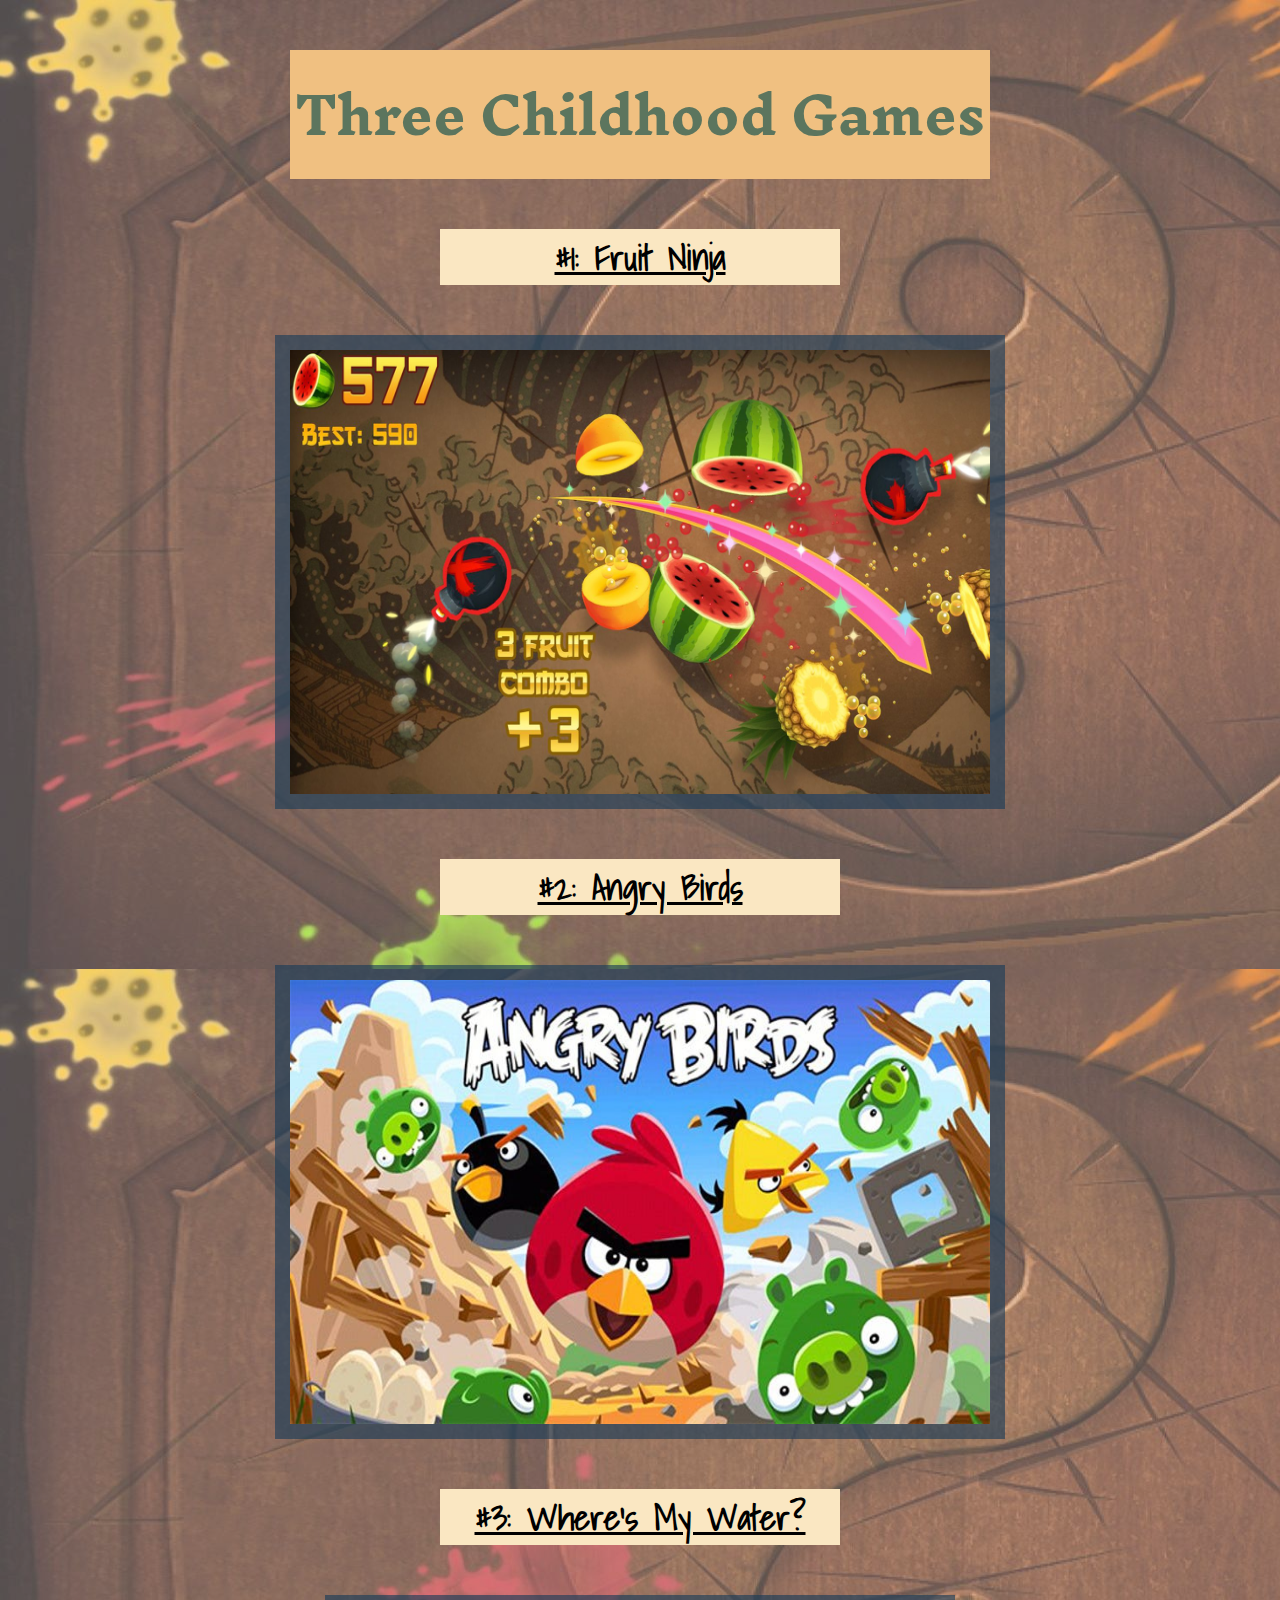
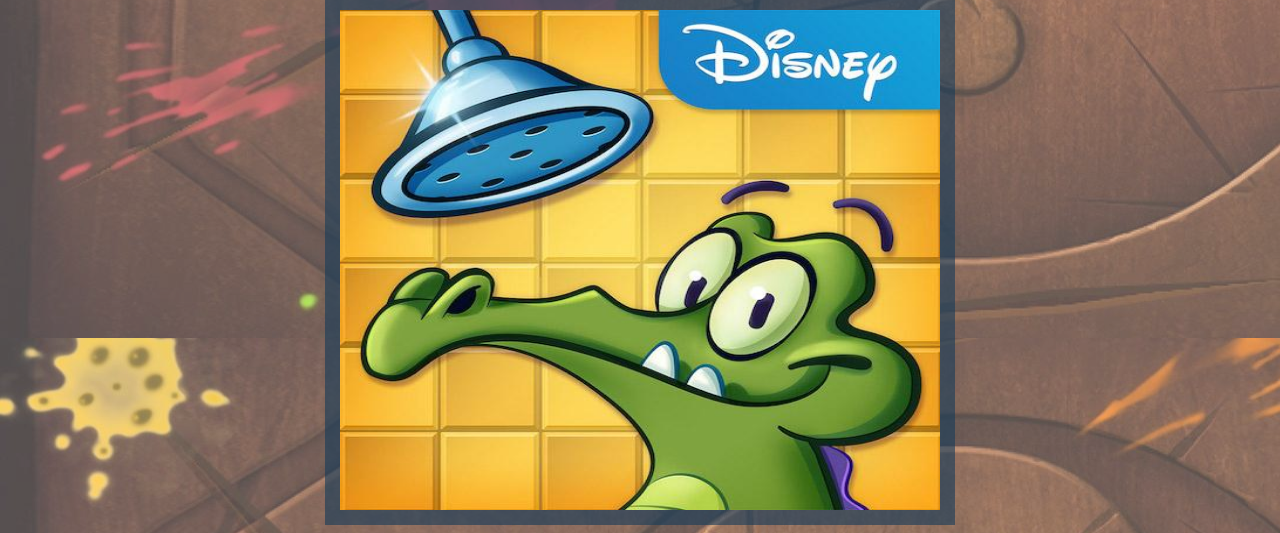
==== index.html @ c9295c15 "Rename HTML.html to index.html" ====
<!DOCTYPE html>
<html>
  <head>
    <meta charset="UTF-8" />
    <meta http-equiv="X-UA-Compatible" content="IE=edge" />
    <meta name="viewport" content="width=device-width, initial-scale=1" />
    <link rel="stylesheet" href="style.css" />
    <link rel="preconnect" href="https://fonts.googleapis.com">
    <link rel="preconnect" href="https://fonts.gstatic.com" crossorigin>
    <link href="https://fonts.googleapis.com/css2?family=Inknut+Antiqua:wght@500&family=Shadows+Into+Light&display=swap" rel="stylesheet"> 
    <title>Blogpost</title>
  </head>
  <body>
    <h1 class="q" id="title">Three Childhood Games</class=></h1>
    <h2 class="w"><a class="link"href="https://www.halfbrick.com/games/fruit-ninja">#1: Fruit Ninja</a></class=></h2>
    <img
      class="images"
      src="images/fruit-ninja.jpg"
      alt="Fruit Ninja"
      width="700"
      height="444"
    />
    <h2 class="w"><a class="link"href="https://www.angrybirds.com/">#2: Angry Birds</a></class=></h2>
    <img
      class="images"
      src="images/angry birds.jpeg"
      alt="Angry birds"
      width="700"
      height="444"
    />
    <h2 class="w"><a class="link"href="https://wheresmywater.fandom.com/wiki/Where%27s_My_Water%3F_Free">#3: Where's My Water?</a></class=></h2>
    <img
      class="images"
      src="images/wheres my water.jpg"
      alt="Wheres my Water?"
      width="600"
      height="500"
    />
  </body>
</html>
---- style.css ----
body {
  background-color: rgb(240, 202, 153);
  fontsize: 25px;
  background-image: linear-gradient(
      rgba(255, 255, 255, 0.3),
      rgba(255, 255, 255, 0.3)
    ),
    url(./images/bg.jpg);
  background-repeat: repeat;
  background-size: 1920px 969px;
  text-align: center;
}
#title {
  margin: 0 auto;
  margin-top: 50px;
  font-size: 50px;
  font-family: "Inknut Antiqua", serif;
}
h2 {
  text-align: center;
  font-size: 35px;
  margin: 0 auto;
  margin-top: 50px;
  margin-bottom: 50px;
  font-family: "Shadows Into Light", cursive;
  font-style: bold;
}
.images {
  display: block;
  margin-left: auto;
  margin-right: auto;
  border: 15px solid rgba(23, 58, 87, 0.616);
}
.q {
  background-color: rgb(240, 192, 129);
  width: 700px;
  color: #5c755e;
}

.w {
  background-color: #fae7c2;
  width: 400px;
}

.link {
  color: black;
}

.link:hover {
  color: rgb(187, 84, 36);
}
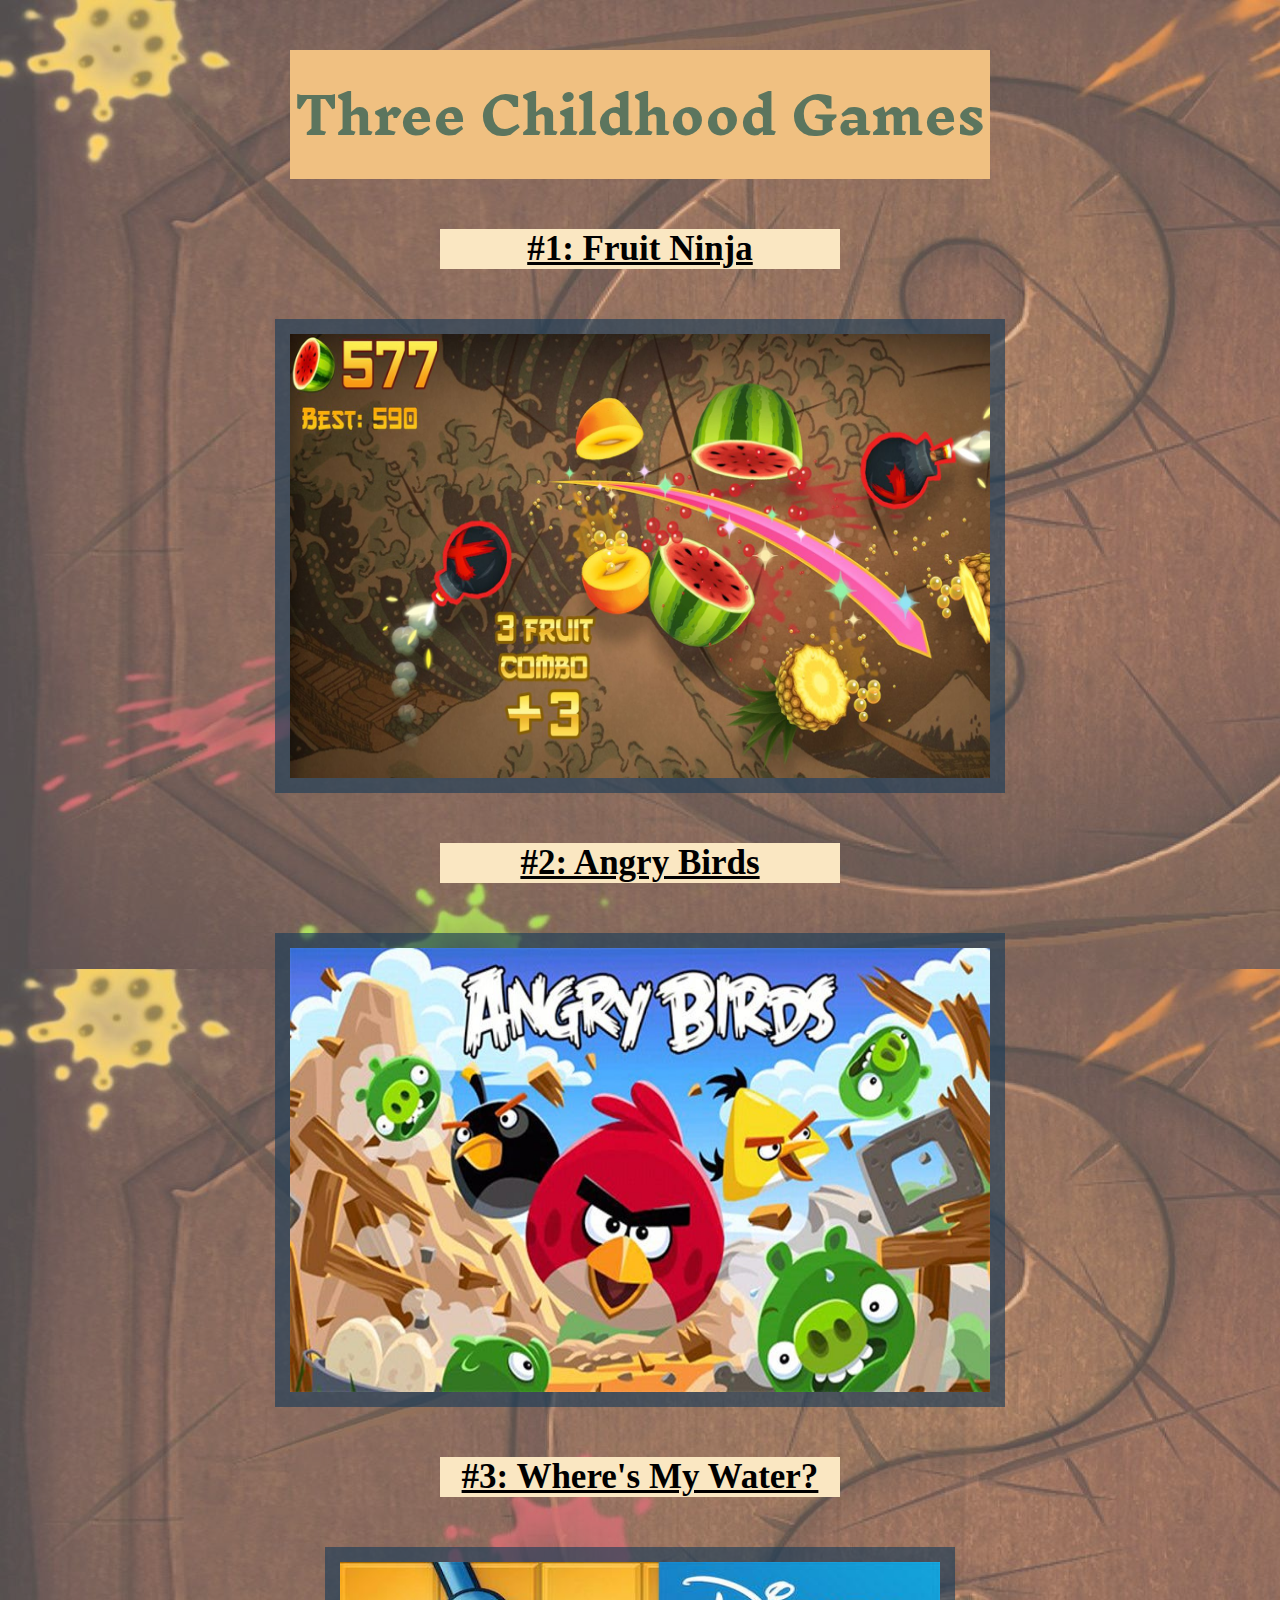
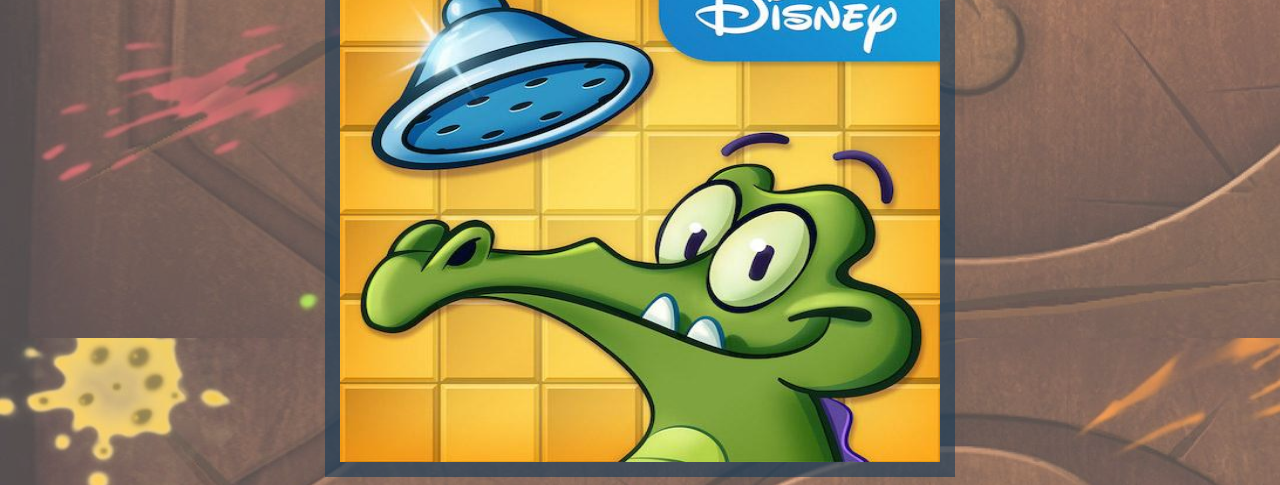
==== commit 975e9d63: "Update index.html" ====
--- a/index.html
+++ b/index.html
@@ -7,7 +7,7 @@
     <link rel="stylesheet" href="style.css" />
     <link rel="preconnect" href="https://fonts.googleapis.com">
     <link rel="preconnect" href="https://fonts.gstatic.com" crossorigin>
-    <link href="https://fonts.googleapis.com/css2?family=Inknut+Antiqua:wght@500&family=Shadows+Into+Light&display=swap" rel="stylesheet"> 
+    <link href="https://fonts.googleapis.com/css2?family=Inknut+Antiqua:wght@500&family=Indie+Flower&display=swap" rel="stylesheet"> 
     <title>Blogpost</title>
   </head>
   <body>
@@ -37,4 +37,4 @@
       height="500"
     />
   </body>
-</html>
+</html>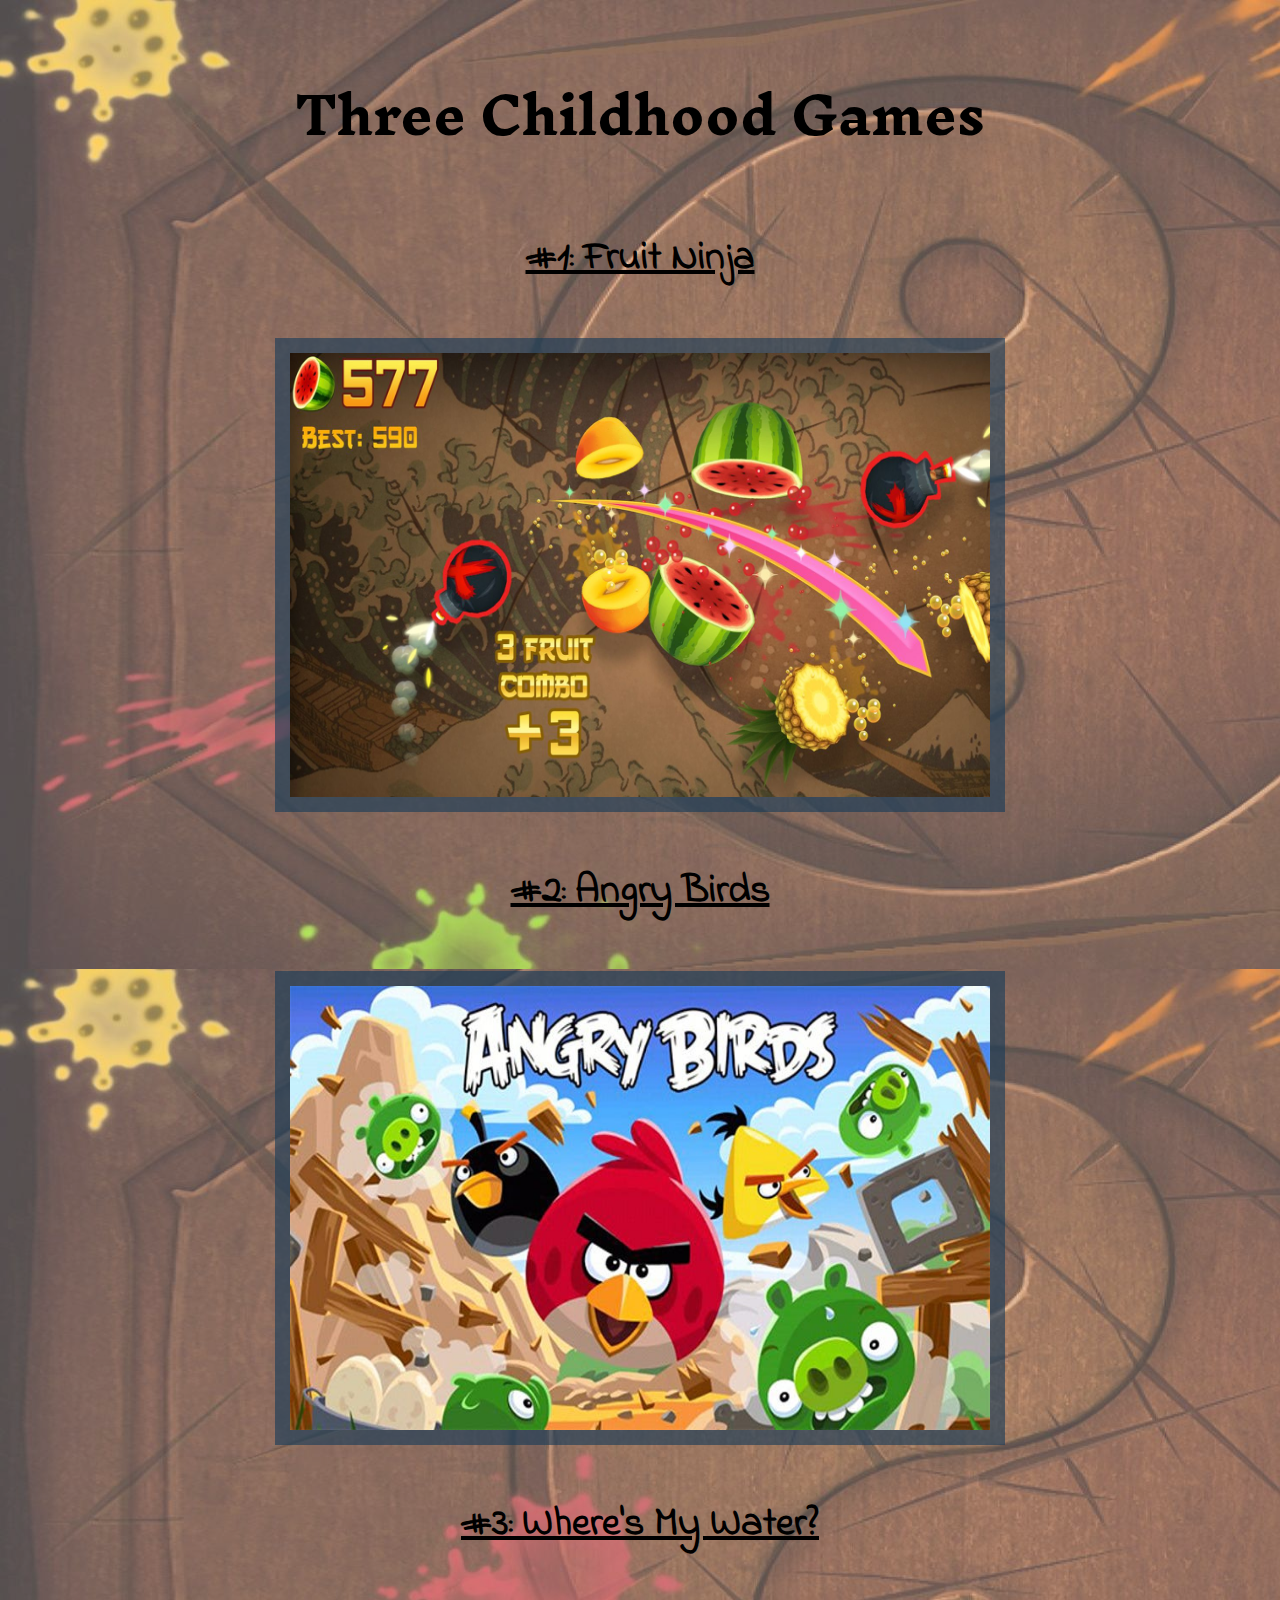
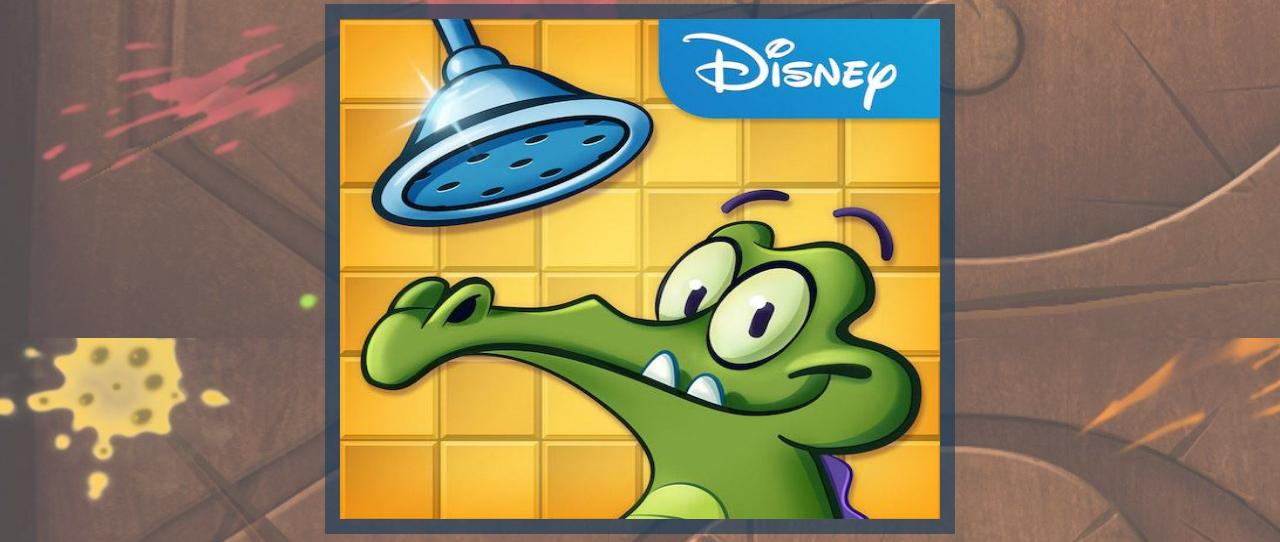
==== commit a1f99ed7: "Update index.html" ====
--- a/index.html
+++ b/index.html
@@ -11,8 +11,8 @@
     <title>Blogpost</title>
   </head>
   <body>
-    <h1 class="q" id="title">Three Childhood Games</class=></h1>
-    <h2 class="w"><a class="link"href="https://www.halfbrick.com/games/fruit-ninja">#1: Fruit Ninja</a></class=></h2>
+    <h1 class="topic" id="title">Three Childhood Games</class=></h1>
+    <h2 class="gametitle"><a class="link"href="https://www.halfbrick.com/games/fruit-ninja">#1: Fruit Ninja</a></class=></h2>
     <img
       class="images"
       src="images/fruit-ninja.jpg"
@@ -20,7 +20,7 @@
       width="700"
       height="444"
     />
-    <h2 class="w"><a class="link"href="https://www.angrybirds.com/">#2: Angry Birds</a></class=></h2>
+    <h2 class="gametitle"><a class="link"href="https://www.angrybirds.com/">#2: Angry Birds</a></class=></h2>
     <img
       class="images"
       src="images/angry birds.jpeg"
@@ -28,7 +28,7 @@
       width="700"
       height="444"
     />
-    <h2 class="w"><a class="link"href="https://wheresmywater.fandom.com/wiki/Where%27s_My_Water%3F_Free">#3: Where's My Water?</a></class=></h2>
+    <h2 class="gametitle"><a class="link"href="https://wheresmywater.fandom.com/wiki/Where%27s_My_Water%3F_Free">#3: Where's My Water?</a></class=></h2>
     <img
       class="images"
       src="images/wheres my water.jpg"
--- a/style.css
+++ b/style.css
@@ -18,11 +18,11 @@
 }
 h2 {
   text-align: center;
-  font-size: 35px;
+  font-size: 40px;
   margin: 0 auto;
   margin-top: 50px;
   margin-bottom: 50px;
-  font-family: "Shadows Into Light", cursive;
+  font-family: "Indie Flower", serif;
   font-style: bold;
 }
 .images {
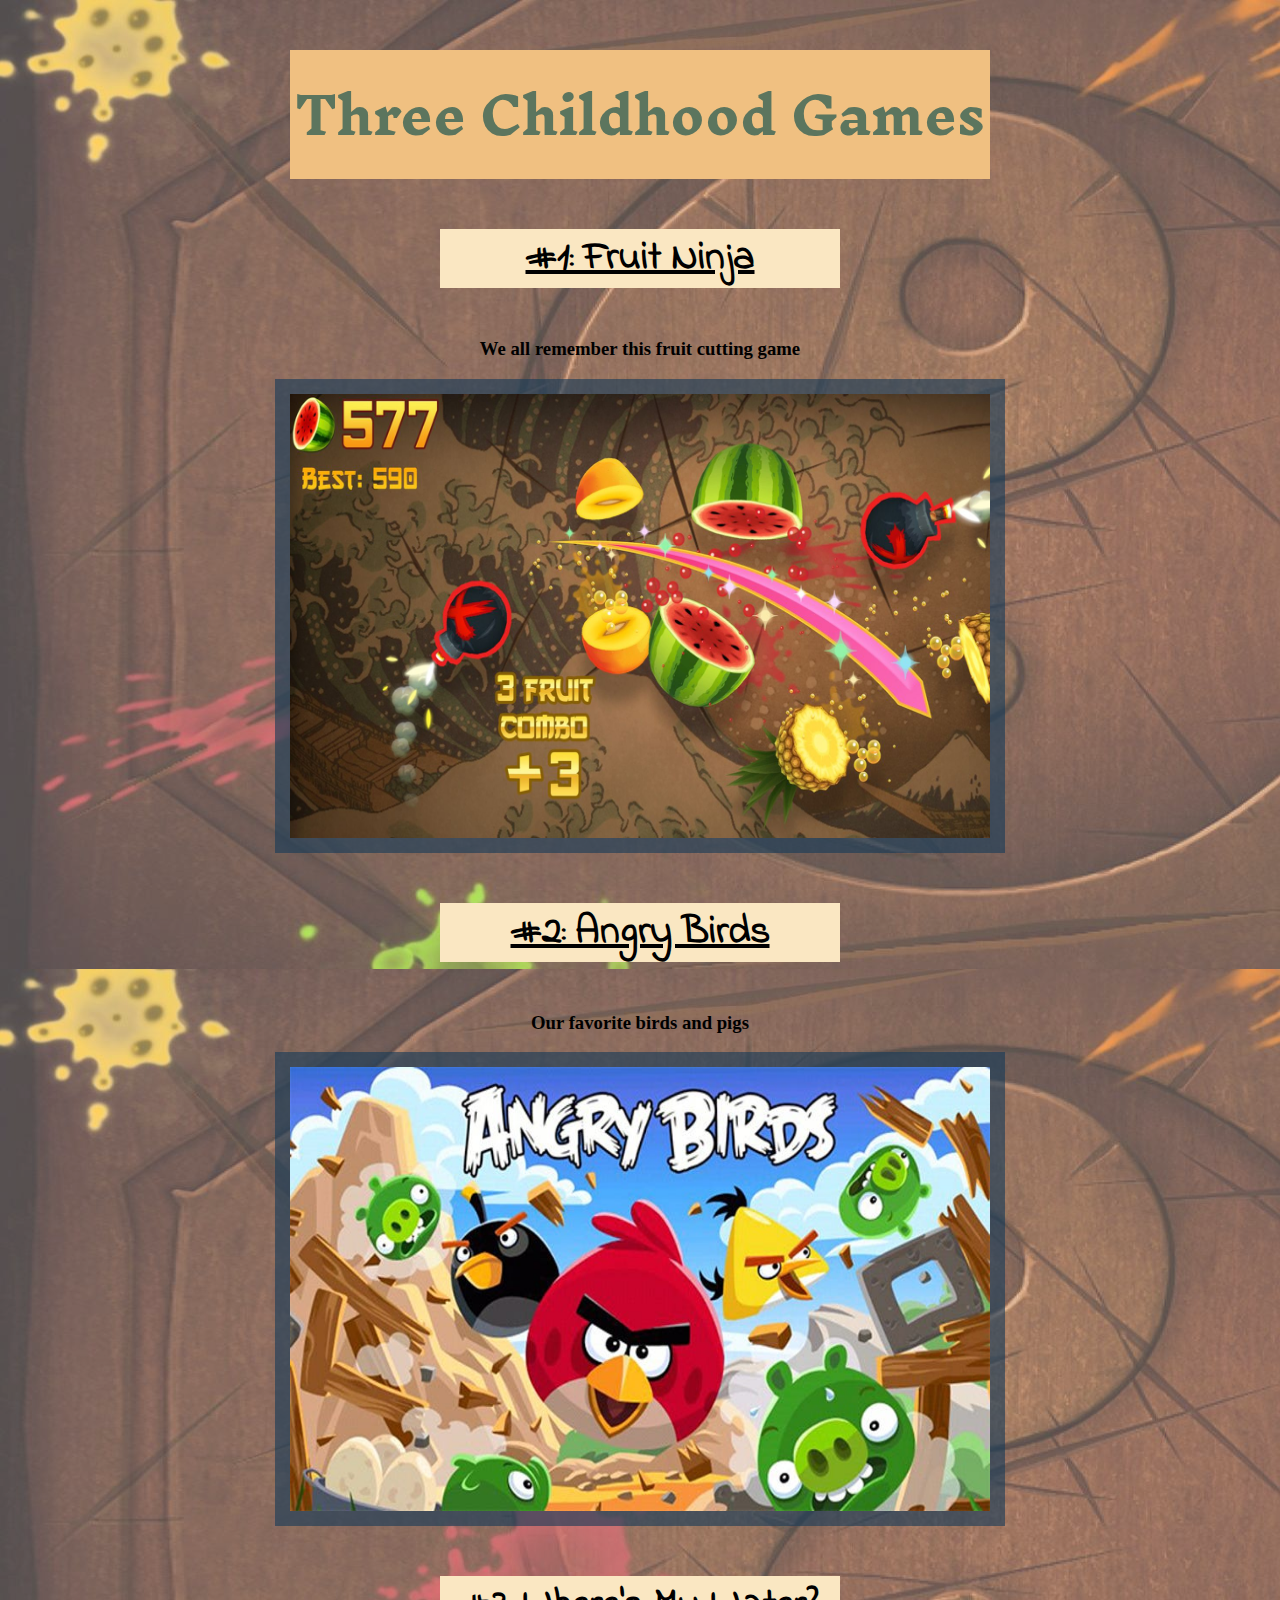
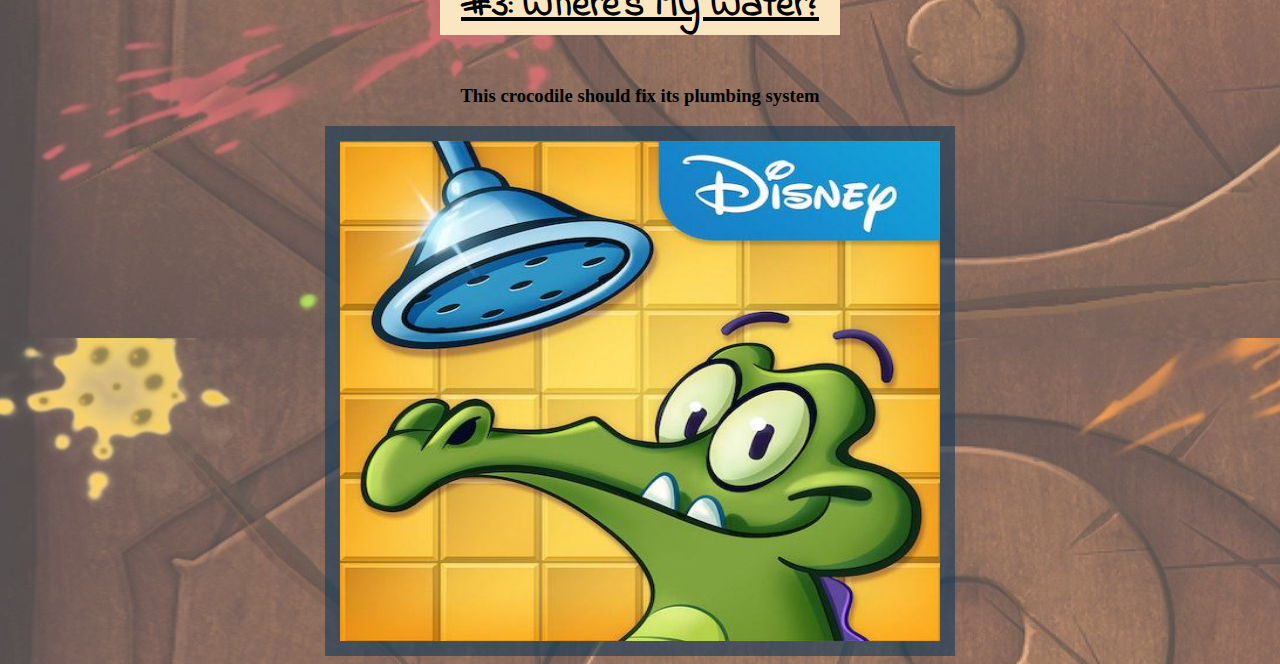
==== commit 92ca0391: "Update index.html" ====
--- a/index.html
+++ b/index.html
@@ -13,6 +13,7 @@
   <body>
     <h1 class="topic" id="title">Three Childhood Games</class=></h1>
     <h2 class="gametitle"><a class="link"href="https://www.halfbrick.com/games/fruit-ninja">#1: Fruit Ninja</a></class=></h2>
+    <h3 class="preview">We all remember this fruit cutting game</h3>
     <img
       class="images"
       src="images/fruit-ninja.jpg"
@@ -21,6 +22,7 @@
       height="444"
     />
     <h2 class="gametitle"><a class="link"href="https://www.angrybirds.com/">#2: Angry Birds</a></class=></h2>
+    <h3 class="preview">Our favorite birds and pigs</h3>
     <img
       class="images"
       src="images/angry birds.jpeg"
@@ -29,6 +31,7 @@
       height="444"
     />
     <h2 class="gametitle"><a class="link"href="https://wheresmywater.fandom.com/wiki/Where%27s_My_Water%3F_Free">#3: Where's My Water?</a></class=></h2>
+    <h3 class="preview">This crocodile should fix its plumbing system</h3>
     <img
       class="images"
       src="images/wheres my water.jpg"
--- a/style.css
+++ b/style.css
@@ -31,13 +31,13 @@
   margin-right: auto;
   border: 15px solid rgba(23, 58, 87, 0.616);
 }
-.q {
+.topic {
   background-color: rgb(240, 192, 129);
   width: 700px;
   color: #5c755e;
 }
 
-.w {
+.gametitle {
   background-color: #fae7c2;
   width: 400px;
 }
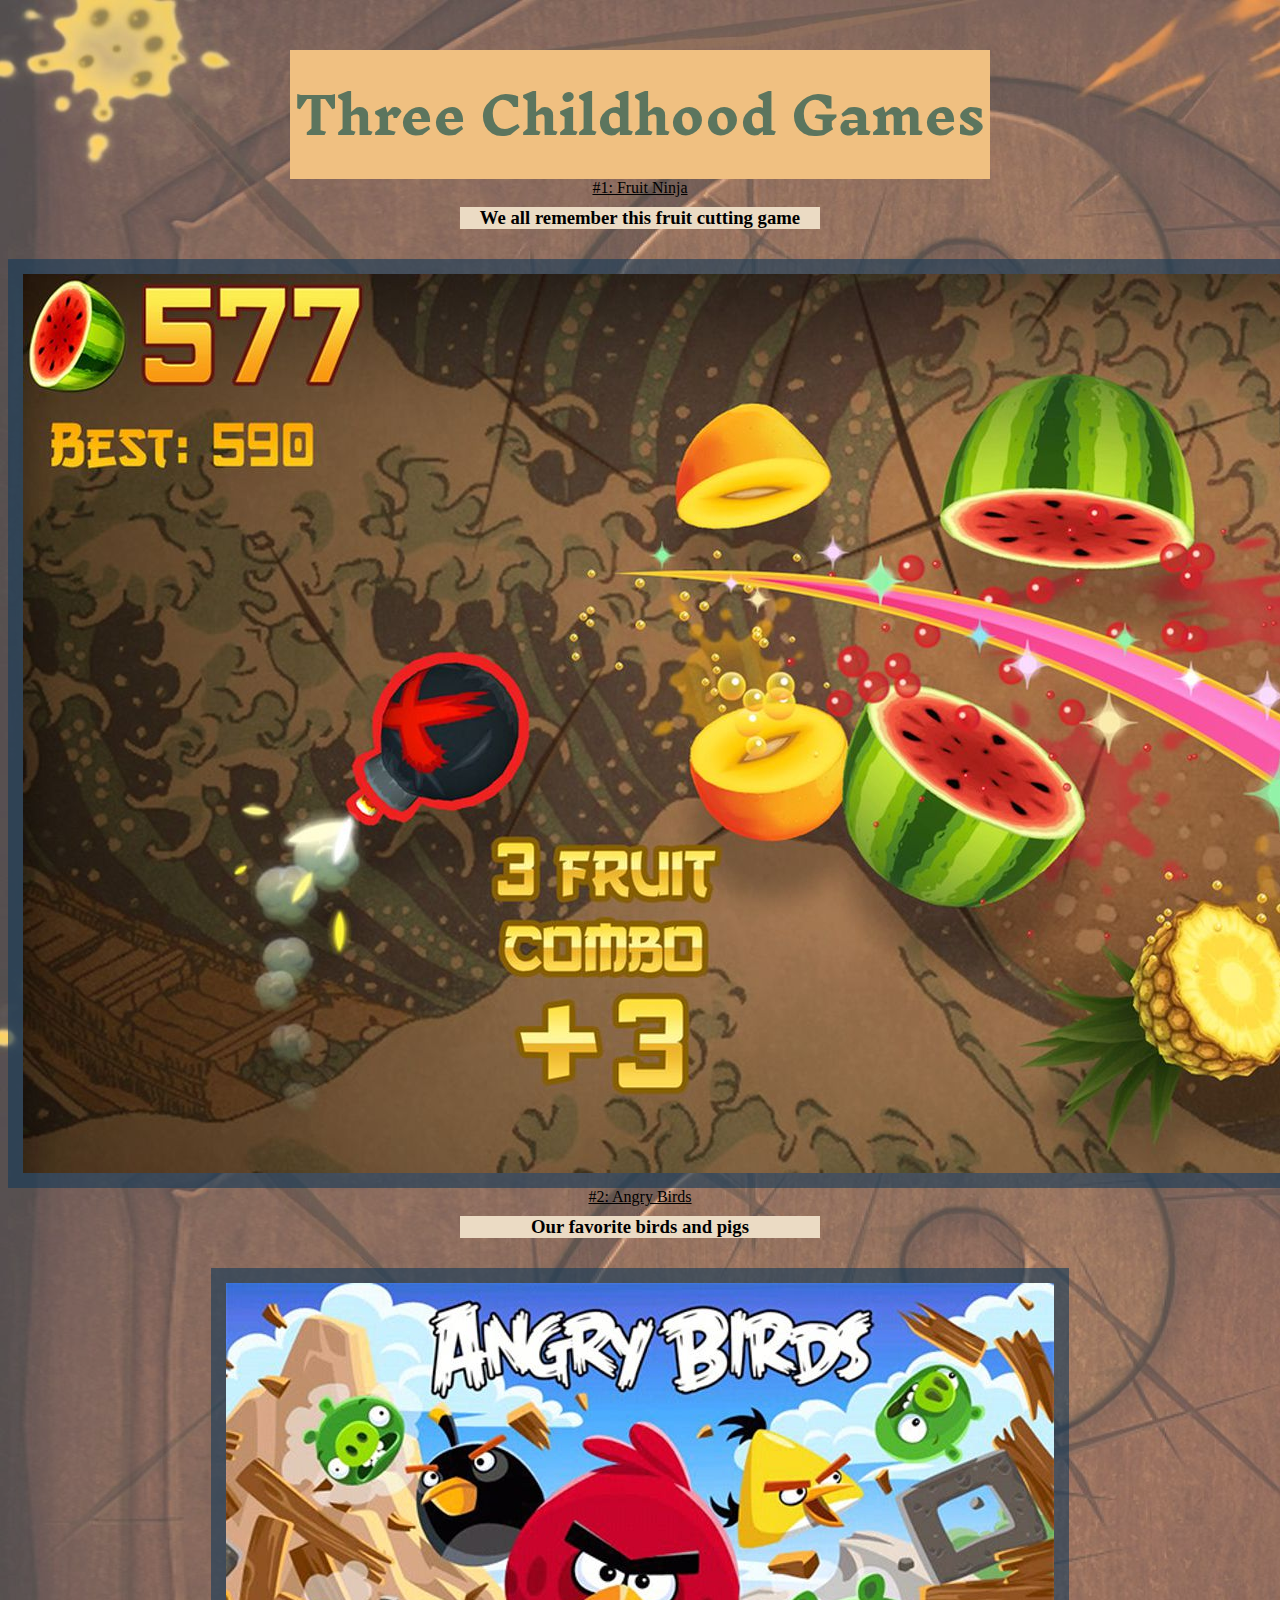
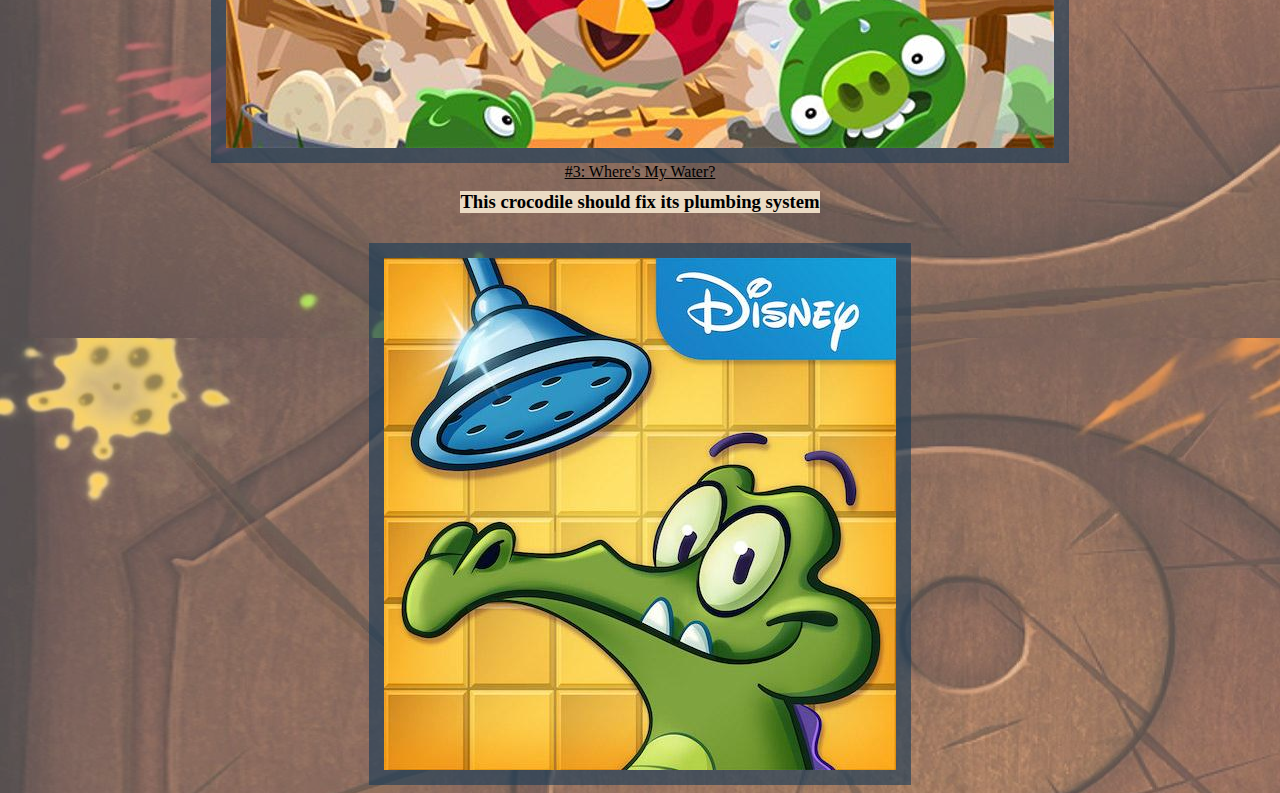
==== commit d29943e6: "Update index.html" ====
--- a/index.html
+++ b/index.html
@@ -12,32 +12,35 @@
   </head>
   <body>
     <h1 class="topic" id="title">Three Childhood Games</class=></h1>
-    <h2 class="gametitle"><a class="link"href="https://www.halfbrick.com/games/fruit-ninja">#1: Fruit Ninja</a></class=></h2>
+  <div class="blogs">
+    <a class="link"href="https://www.halfbrick.com/games/fruit-ninja">#1: Fruit Ninja</a>
     <h3 class="preview">We all remember this fruit cutting game</h3>
     <img
       class="images"
       src="images/fruit-ninja.jpg"
       alt="Fruit Ninja"
-      width="700"
-      height="444"
+     
     />
-    <h2 class="gametitle"><a class="link"href="https://www.angrybirds.com/">#2: Angry Birds</a></class=></h2>
+  </div>
+  <div class="blogs">
+    <a class="link" href="https://www.angrybirds.com/">#2: Angry Birds</a>
     <h3 class="preview">Our favorite birds and pigs</h3>
     <img
       class="images"
       src="images/angry birds.jpeg"
       alt="Angry birds"
-      width="700"
-      height="444"
+     
     />
-    <h2 class="gametitle"><a class="link"href="https://wheresmywater.fandom.com/wiki/Where%27s_My_Water%3F_Free">#3: Where's My Water?</a></class=></h2>
+  </div>
+  <div class="blogs">
+    <a class="link"href="https://wheresmywater.fandom.com/wiki/Where%27s_My_Water%3F_Free">#3: Where's My Water?</a>
     <h3 class="preview">This crocodile should fix its plumbing system</h3>
     <img
       class="images"
       src="images/wheres my water.jpg"
       alt="Wheres my Water?"
-      width="600"
-      height="500"
+     
     />
+  </div>
   </body>
 </html>--- a/style.css
+++ b/style.css
@@ -21,9 +21,18 @@
   font-size: 40px;
   margin: 0 auto;
   margin-top: 50px;
-  margin-bottom: 50px;
+  margin-bottom: auto;
   font-family: "Indie Flower", serif;
   font-style: bold;
+}
+
+.preview {
+  text-align: center;
+  margin: 0 auto;
+  margin-top: 10px;
+  margin-bottom: 30px;
+  background-color: rgb(235, 219, 196);
+  width: 360px;
 }
 .images {
   display: block;
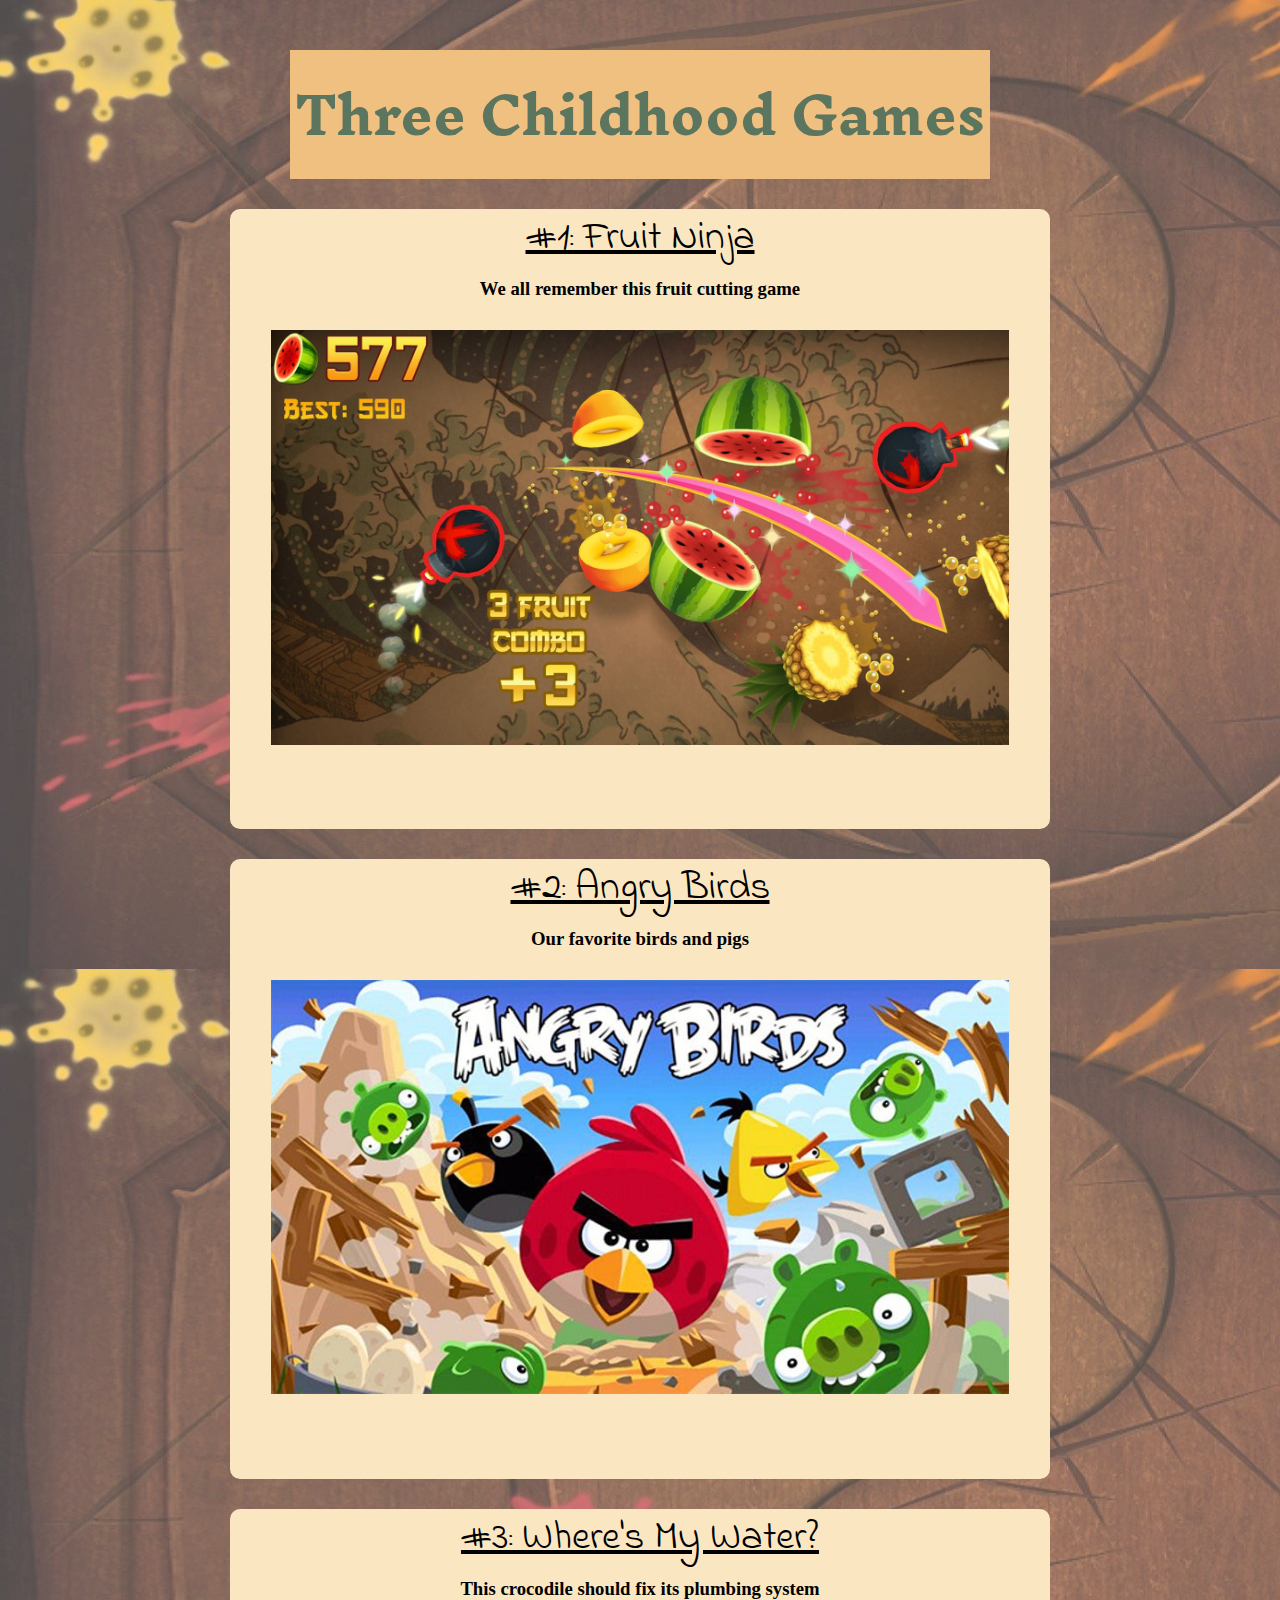
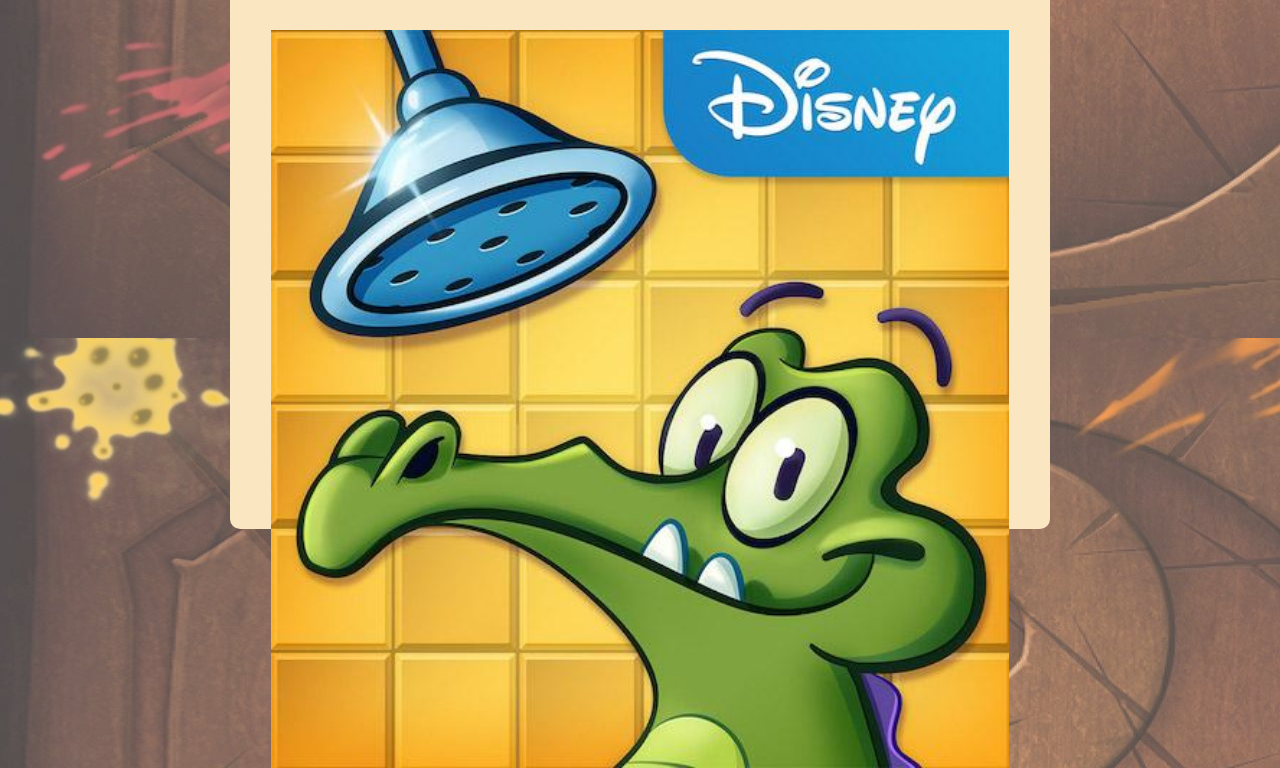
==== commit fec9e145: "update" ====
--- a/index.html
+++ b/index.html
@@ -37,7 +37,7 @@
     <h3 class="preview">This crocodile should fix its plumbing system</h3>
     <img
       class="images"
-      src="images/wheres my water.jpg"
+      src="pic/wheres my water.jpg"
       alt="Wheres my Water?"
      
     />
--- a/style.css
+++ b/style.css
@@ -16,7 +16,37 @@
   font-size: 50px;
   font-family: "Inknut Antiqua", serif;
 }
-h2 {
+
+.preview {
+  text-align: center;
+  margin: 0 auto;
+  margin-top: 10px;
+  margin-bottom: 30px;
+}
+
+.images {
+  display: block;
+  margin-left: auto;
+  margin-right: auto;
+  width: 90%;
+}
+.topic {
+  background-color: rgb(240, 192, 129);
+  width: 700px;
+  color: #5c755e;
+}
+
+.blogs {
+  text-align: center;
+  margin: 0 auto;
+  margin-top: 30px;
+  background-color: #fae7c2;
+  width: 820px;
+  height: 620px;
+  border-radius: 10px;
+}
+
+.link {
   text-align: center;
   font-size: 40px;
   margin: 0 auto;
@@ -24,34 +54,6 @@
   margin-bottom: auto;
   font-family: "Indie Flower", serif;
   font-style: bold;
-}
-
-.preview {
-  text-align: center;
-  margin: 0 auto;
-  margin-top: 10px;
-  margin-bottom: 30px;
-  background-color: rgb(235, 219, 196);
-  width: 360px;
-}
-.images {
-  display: block;
-  margin-left: auto;
-  margin-right: auto;
-  border: 15px solid rgba(23, 58, 87, 0.616);
-}
-.topic {
-  background-color: rgb(240, 192, 129);
-  width: 700px;
-  color: #5c755e;
-}
-
-.gametitle {
-  background-color: #fae7c2;
-  width: 400px;
-}
-
-.link {
   color: black;
 }
 
